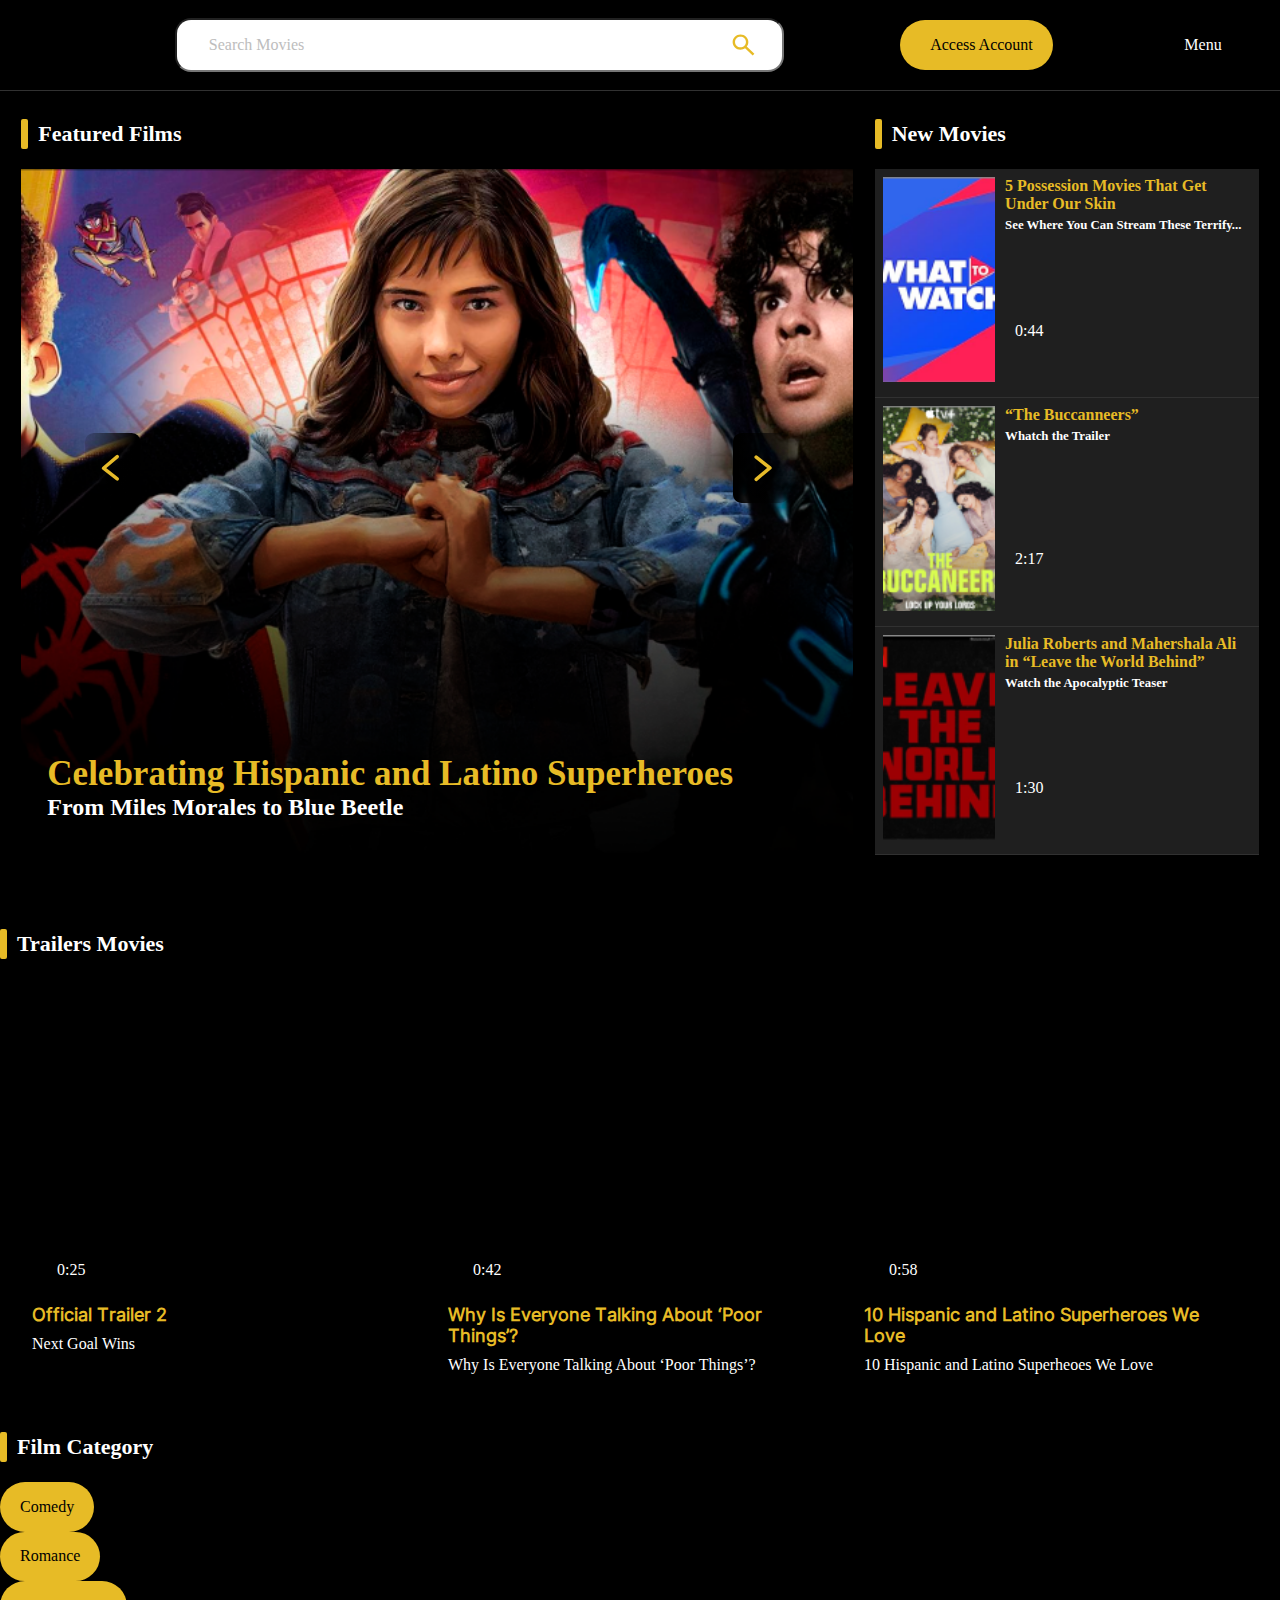
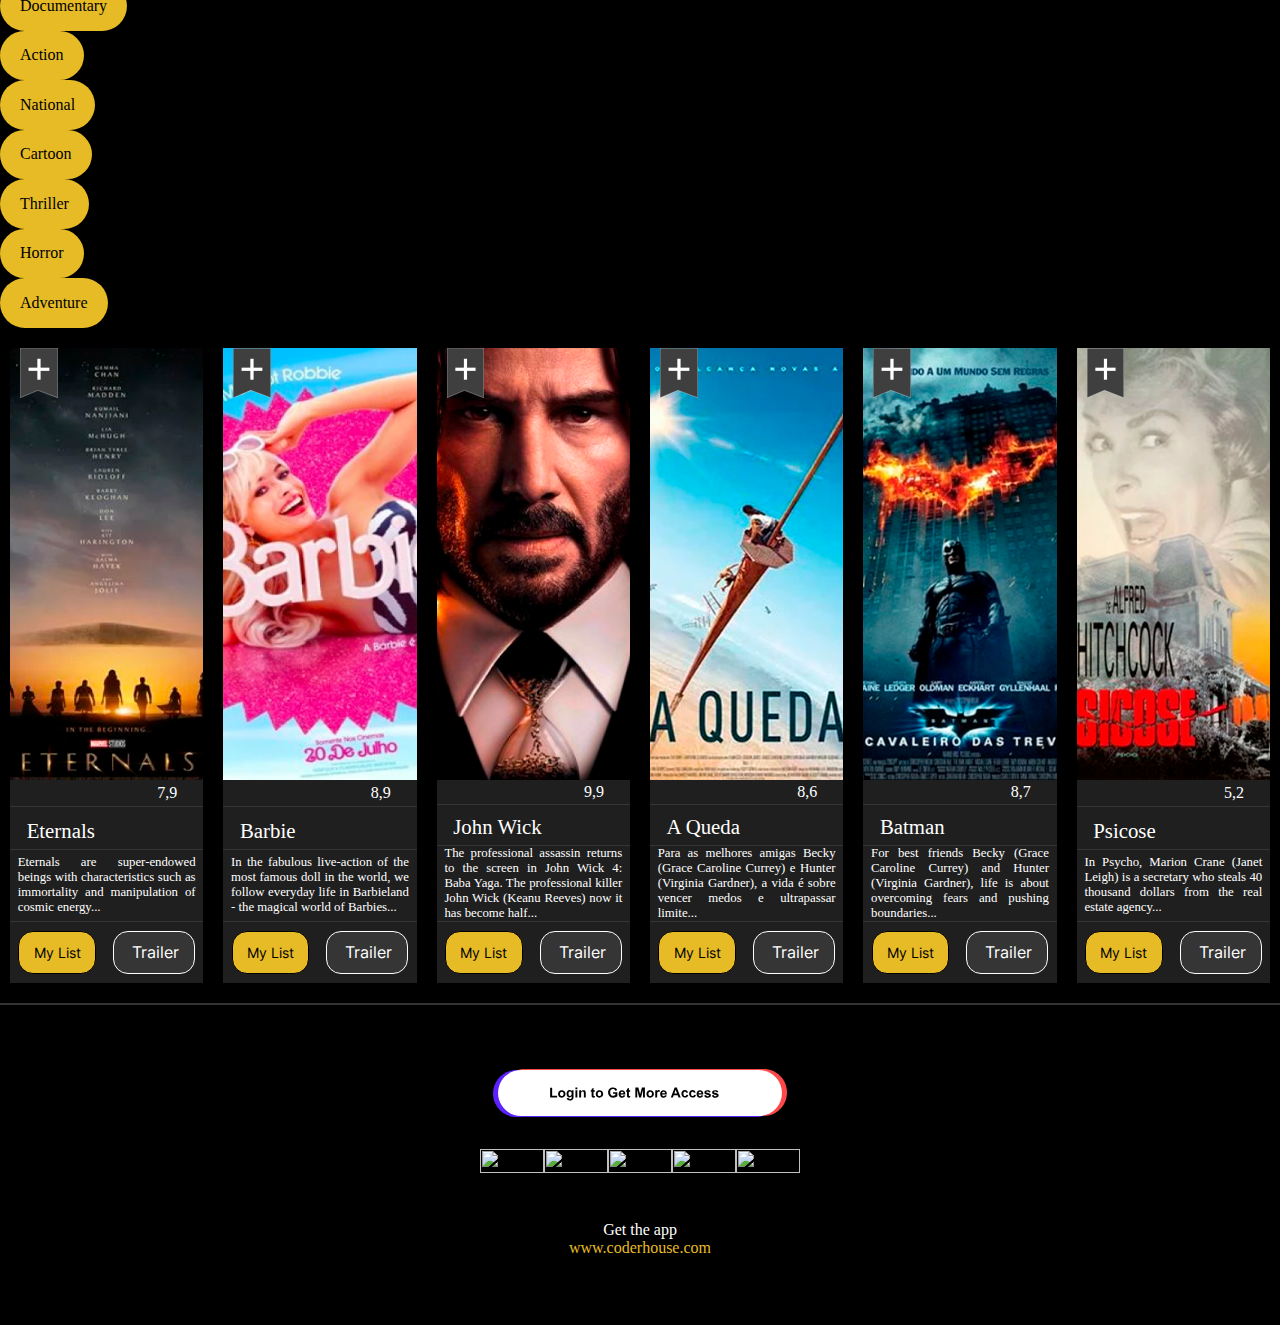
==== index.html @ a4751dc1 "responsivo Search" ====
<!DOCTYPE html>
<html lang="pt-BR">

<head>
    <meta charset="UTF-8">
    <meta name="viewport" content="width=device-width, initial-scale=1.0">
    <title>Supercine</title>
    <link rel="stylesheet" href="style.css">
    <link rel="preconnect" href="https://fonts.googleapis.com">
    <link rel="preconnect" href="https://fonts.gstatic.com" crossorigin>
    <link href="https://fonts.googleapis.com/css2?family=Inter:wght@100;400;900&family=Young+Serif&display=swap"
        rel="stylesheet">
</head>

<body>
    <header>
        <div class="logotypeHeader">
            <a href="./index.html">
                <img src="./src/icon/supercinaLogotipo.svg" alt="" class="logotype">
            </a>
        </div>

        <div class="searchHeaderIcon">
            <input type="text" name="" placeholder="Search Movies" id="inputFilmesPesquisa">
            <img src="./src/icon/search.svg" alt="" id="searchHeader">
        </div>
        <a href="./page_Login/login.html">
            <button class="buttonYellow">
                <img src="./src/icon/User.svg" alt="" id="userMenu">
                Access Account
            </button>
        </a>
        <div class="divMenuHeader">
            <img src="./src/icon/Menu.svg" alt="" id="menuHeader">
            Menu
        </div>
    </header>

    <main id="mainIndex">
        <div class="featureVideos">
            <div id="featureVideos01">
                <div class="sectionName">
                    <div id="divYellow"></div>
                    <h1>Featured Films</h1>
                </div>

                <div class="cardPrincipal" id="carPrincipalImg">
                    <div id="arowLeftRight">
                        <img src="./src/icon/arowLeft.svg" alt="" class="btnMain" id="arowLeft">
                        <img src="./src/icon/arowRigth.svg" alt="" class="btnMain" id="arowRigth">
                    </div>
                    <div class="tituloMainBig">
                        <div>
                            <img src="./src/icon/movieIcon.svg" alt="" id="movieIconMain">
                        </div>
                        <div id="titleMain">
                            <h1 id="awards">Celebrating Hispanic and Latino Superheroes</h1>
                            <h2 id="plotFilme">From Miles Morales to Blue Beetle</h2>
                        </div>
                    </div>
                </div>

            </div>

            <div id="featureVideos02">
                <div class="sectionName">
                    <div id="divYellow"></div>
                    <h1>New Movies</h1>
                </div>
                <div class="cardPrincipal" id="card02">

                    <div class="latMain">
                        <div class="capFilm" id="capFilm01"></div>

                        <div id="cardsFeature">
                            <div class="capFilmDescription">
                                <h1>5 Possession Movies That Get Under Our Skin</h1>
                                <h2>See Where You Can Stream These Terrify...</h2>
                            </div>
                            <div id="movieCardMain">
                                <img src="./src/icon/movieIcon.svg" alt="">
                                <h2 id="minutsMovie">0:44</h2>
                            </div>
                        </div>
                    </div>
                    <div class="latMain">
                        <div class="capFilm" id="capFilm02"></div>

                        <div id="cardsFeature">
                            <div class="capFilmDescription">
                                <h1>“The Buccanneers”</h1>
                                <h2>Whatch the Trailer</h2>
                            </div>
                            <div id="movieCardMain">
                                <img src="./src/icon/movieIcon.svg" alt="">
                                <h2 id="minutsMovie">2:17</h2>
                            </div>
                        </div>
                    </div>

                    <div class="latMain">
                        <div class="capFilm" id="capFilm03"></div>

                        <div id="cardsFeature">
                            <div class="capFilmDescription">
                                <h1>Julia Roberts and Mahershala Ali in “Leave the World Behind”</h1>
                                <h2>Watch the Apocalyptic Teaser</h2>
                            </div>
                            <div id="movieCardMain">
                                <img src="./src/icon/movieIcon.svg" alt="">
                                <h2 id="minutsMovie">1:30</h2>
                            </div>
                        </div>
                    </div>



                </div>

            </div>

        </div>
        <div class="sectionName" id="navCat">
            <div id="divYellow"></div>
            <h1>Trailers Movies</h1>
        </div>

        <div class="featuredindex">

            <div class="cardHorizontal--index">



                <div class="cardIndex">
                    <div class="cardHorizImg" id="index01">
                        <div class="playTime">
                            <img src="./src/icon/movieIcon.svg" alt="">
                            <h2>0:25</h2>
                        </div>
                    </div>
                    <div class="descripIndex">
                        <h1>Official Trailer 2</h1>
                        <h2>Next Goal Wins</h2>
                    </div>
                </div>
                <div class="cardIndex">
                    <div class="cardHorizImg" id="index02">
                        <div class="playTime">
                            <img src="./src/icon/movieIcon.svg" alt="">
                            <h2>0:42</h2>
                        </div>
                    </div>
                    <div class="descripIndex">
                        <h1>Why Is Everyone Talking About ‘Poor Things’?</h1>
                        <h2>Why Is Everyone Talking About ‘Poor Things’?</h2>
                    </div>
                </div>
                <div class="cardIndex">
                    <div class="cardHorizImg" id="index03">
                        <div class="playTime">
                            <img src="./src/icon/movieIcon.svg" alt="">
                            <h2>0:58</h2>
                        </div>
                    </div>
                    <div class="descripIndex">
                        <h1>10 Hispanic and Latino Superheroes We Love</h1>
                        <h2>10 Hispanic and Latino Superheoes We Love</h2>
                    </div>
                </div>


            </div>
        </div>

        <div class="sectionName" id="navCat">
            <div id="divYellow"></div>
            <h1>Film Category</h1>
        </div>

        <div class="navCategory">
            <div class="navButtonIndex">
                <button class="buttonYellow" id="btnComedy">Comedy</button>
                <button class="buttonYellow">Romance</button>
                <button class="buttonYellow">Documentary</button>
                <button class="buttonYellow">Action</button>
                <button class="buttonYellow">National</button>
                <button class="buttonYellow">Cartoon</button>
                <button class="buttonYellow">Thriller</button>
                <button class="buttonYellow">Horror</button>
                <button class="buttonYellow">Adventure</button>
            </div>
        </div>


        <div class="cardIndexHorizontal">
            <div class="cardsMovieCategory">
                <div id="MoviesCardsImg" class="cardsMovieCategory01">
                    <img src="../src/icon/salavarFilmeCinza.svg" alt="" id="saveMovie">
                </div>
                <div class="descriptionMovie">
                    <div class="notaCards">
                        7,9
                        <img src="../src/icon/star.svg" alt="" id="starValue">
                    </div>
                    <div class="cardsTitulo">
                        <h1 id="movieTitleCateg">Eternals</h1>
                    </div>
                    <div class="description">
                        Eternals are super-endowed beings with characteristics
                        such as immortality and manipulation of cosmic energy...
                    </div>

                </div>
                <div class="divButtonCard">
                    <button class="buttonMyList">My List</button>
                    <a href="https://www.youtube.com/watch?v=hzerUSVFxlg">
                        <button class="buttonTrailer"><img src="../src/icon/movieIcon.svg" alt="">
                            <h2>Trailer</h2>
                        </button>
                    </a>

                </div>
            </div>

            <div class="cardsMovieCategory">
                <div id="MoviesCardsImg" class="cardsMovieCategory02">
                    <img src="../src/icon/salavarFilmeCinza.svg" alt="" id="saveMovie">
                </div>
                <div class="descriptionMovie">
                    <div class="notaCards">
                        8,9
                        <img src="../src/icon/star.svg" alt="" id="starValue">
                    </div>
                    <div class="cardsTitulo">
                        <h1>Barbie</h1>
                    </div>
                    <div class="description">
                        In the fabulous live-action of the most
                        famous doll in the world, we follow everyday life in Barbieland -
                        the magical world of
                        Barbies...
                    </div>
                </div>
                <div class="divButtonCard">
                    <button class="buttonMyList">My List</button>
                    <a href="https://www.youtube.com/watch?v=hzerUSVFxlg">
                        <button class="buttonTrailer"><img src="../src/icon/movieIcon.svg" alt="">
                            <h2>Trailer</h2>
                        </button>
                    </a>

                </div>
            </div>

            <div class="cardsMovieCategory">
                <div id="MoviesCardsImg" class="cardsMovieCategory03">
                    <img src="../src/icon/salavarFilmeCinza.svg" alt="" id="saveMovie">
                </div>
                <div class="descriptionMovie">
                    <div class="notaCards">
                        9,9
                        <img src="../src/icon/star.svg" alt="" id="starValue">
                    </div>
                    <div class="cardsTitulo">
                        <h1>John Wick</h1>
                    </div>
                    <div class="description">
                    The professional assassin returns to the screen in John Wick 4: Baba Yaga. The professional killer
                    John Wick (Keanu Reeves)
                    now it has become half...
                    </div>
                </div>
                <div class="divButtonCard">
                    <button class="buttonMyList">My List</button>
                    <a href="https://www.youtube.com/watch?v=hzerUSVFxlg">
                        <button class="buttonTrailer"><img src="../src/icon/movieIcon.svg" alt="">
                            <h2>Trailer</h2>
                        </button>
                    </a>

                </div>
            </div>

            <div class="cardsMovieCategory">
                <div id="MoviesCardsImg" class="cardsMovieCategory04">
                    <img src="../src/icon/salavarFilmeCinza.svg" alt="" id="saveMovie">
                </div>
                <div class="descriptionMovie">
                    <div class="notaCards">
                        8,6
                        <img src="../src/icon/star.svg" alt="" id="starValue">
                    </div>
                    <div class="cardsTitulo">
                        <h1>A Queda</h1>
                    </div>
                    <div class="description">
                        Para as melhores amigas Becky (Grace Caroline Currey) e Hunter (Virginia Gardner), a vida é
                        sobre vencer medos e ultrapassar limite...
                    </div>
                </div>
                <div class="divButtonCard">
                    <button class="buttonMyList">My List</button>
                    <a href="https://www.youtube.com/watch?v=hzerUSVFxlg">
                        <button class="buttonTrailer"><img src="../src/icon/movieIcon.svg" alt="">
                            <h2>Trailer</h2>
                        </button>
                    </a>

                </div>
            </div>
            <div class="cardsMovieCategory">
                <div id="MoviesCardsImg" class="cardsMovieCategory05">
                    <img src="../src/icon/salavarFilmeCinza.svg" alt="" id="saveMovie">
                </div>
                <div class="descriptionMovie">
                    <div class="notaCards">
                        8,7
                        <img src="../src/icon/star.svg" alt="" id="starValue">
                    </div>
                    <div class="cardsTitulo">
                        <h1>Batman</h1>
                    </div>
                    <div class="description">
                        For best friends Becky (Grace Caroline Currey) and Hunter
                        (Virginia Gardner), life is about overcoming fears and pushing
                        boundaries...
                    </div>
                </div>
                <div class="divButtonCard">
                    <button class="buttonMyList">My List</button>
                    <a href="https://www.youtube.com/watch?v=hzerUSVFxlg">
                        <button class="buttonTrailer"><img src="../src/icon/movieIcon.svg" alt="">
                            <h2>Trailer</h2>
                        </button>
                    </a>

                </div>
            </div>
            <div class="cardsMovieCategory">
                <div id="MoviesCardsImg" class="cardsMovieCategory06">
                    <img src="../src/icon/salavarFilmeCinza.svg" alt="" id="saveMovie">
                </div>
                <div class="descriptionMovie">
                    <div class="notaCards">
                        5,2
                        <img src="../src/icon/star.svg" alt="" id="starValue">
                    </div>
                    <div class="cardsTitulo">
                        <h1>Psicose</h1>
                    </div>
                    <div class="description">
                        In Psycho, Marion Crane (Janet Leigh) is a secretary who steals 40
                        thousand dollars from the real estate agency...
                    </div>
                </div>
                <div class="divButtonCard">
                    <button class="buttonMyList">My List</button>
                    <a href="https://www.youtube.com/watch?v=hzerUSVFxlg">
                        <button class="buttonTrailer"><img src="../src/icon/movieIcon.svg" alt="">
                            <h2>Trailer</h2>
                        </button>
                    </a>

                </div>
            </div>
        </div>
    </main>

    <footer>
        <img src="./src/icon/loginAcesso.svg" alt="" id="loginAcess">

        <div class="LogotypeSocial">
            <img src="./src/icon/tiktok.svg" alt="">
            <img src="./src/icon/instagram.svg" alt="">
            <img src="./src/icon/twitter.svg" alt="">
            <img src="./src/icon/youtube.svg" alt="">
            <img src="./src/icon/facebook.svg" alt="">
        </div>
        Get the app
        <img src="./src/icon/supercinaLogotipo.svg" alt="">
        <a href="https://www.coderhouse.com.br/">www.coderhouse.com</a>
    </footer>

    <script src="./index.js"></script>
</body>

</html>
---- style.css ----
@import url(./cssGlobal/buttonMyList.css);
@import url(./cssGlobal/buttonYellow.css);
@import url(./cssGlobal/header.css);
@import url(./cssGlobal/inputText.css);
@import url(./cssGlobal/imgSlide.css);
@import url(./cssGlobal/cardsMovieNote.css);
@import url(./cssGlobal/footer.css);
@import url(./cssGlobal/a.css);
@import url(./cssGlobal/featureVideos.css);
@import url(./cssGlobal/cardHorizontal.css);
@import url(./cssGlobal/navCategory.css);
@import url(./cssGlobal/buttonLogin.css);
@import url(./cssGlobal/titleYellow.css);

@font-face {
    font-family: interBlack;
    src: url(src/font/Inter-Black.ttf);
}

@font-face {
    font-family: interBold;
    src: url(src/font/Inter-Bold.ttf);
}

@font-face {
    font-family: interExtraBold;
    src: url(src/font/Inter-ExtraBold.ttf);
}

@font-face {
    font-family: interSemiBold;
    src: url(src/font/Inter-SemiBold.ttf);
}

@font-face {
    font-family: interRegular;
    src: url(src/font/Inter-Regular.ttf);
}

@font-face {
    font-family: interLight;
    src: url(src/font/Inter-Light.ttf);
}

* {
    margin: 0;
    padding: 0;
    font-size: 1em;
    font-family: interBold;
}

body::-webkit-scrollbar {
    display: none;
}

body {
    display: flex;
    flex-direction: column;
    align-items: center;
    background-color: black;
}

.dropdownMenu{
    display: flex;
    background-color: blueviolet;
    z-index: 1;
}
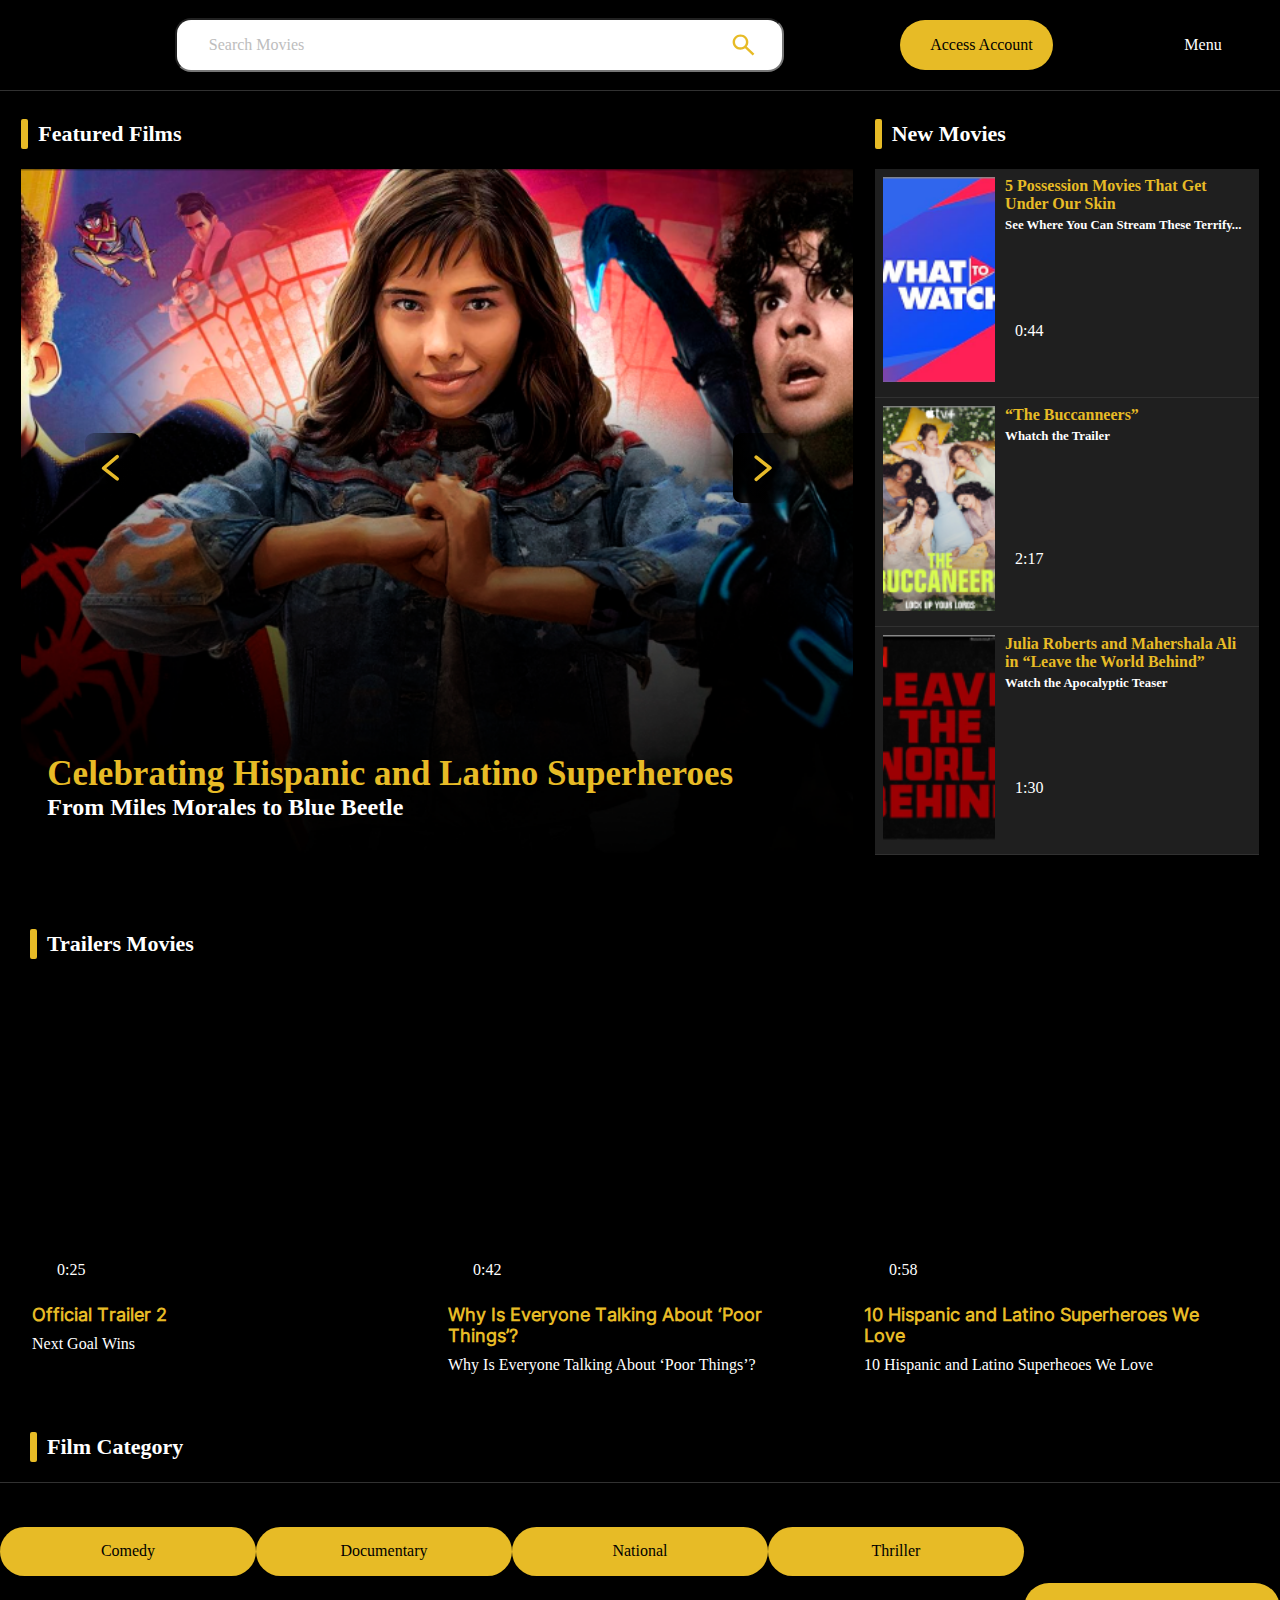
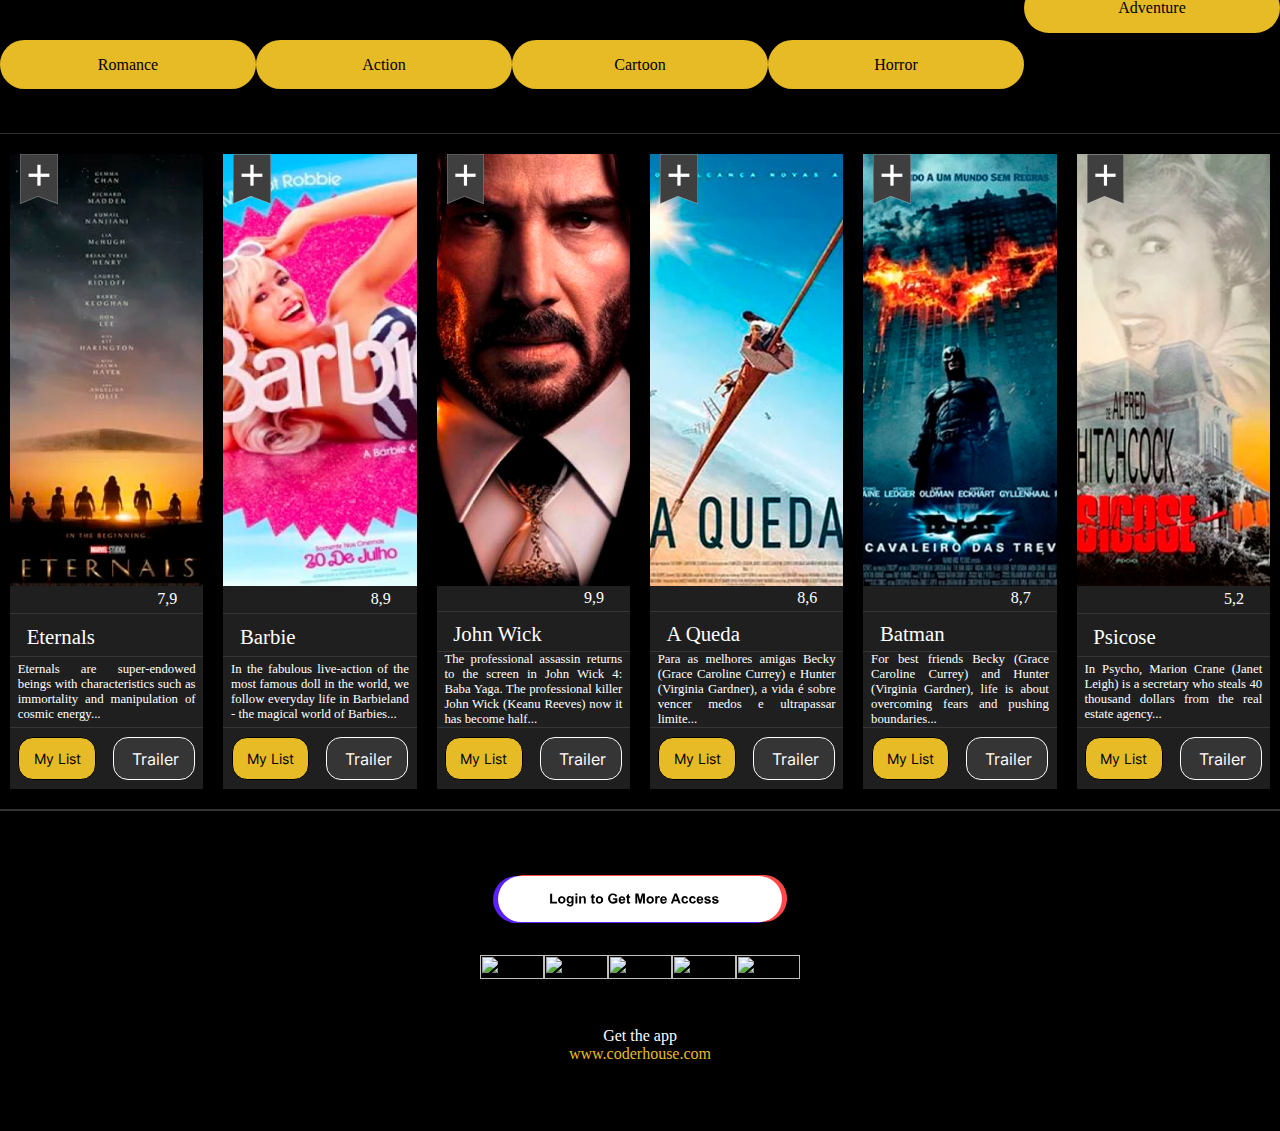
==== commit 1fb3fd0e: "responsivo INDEX tablet" ====
--- a/index.html
+++ b/index.html
@@ -27,7 +27,7 @@
         <a href="./page_Login/login.html">
             <button class="buttonYellow">
                 <img src="./src/icon/User.svg" alt="" id="userMenu">
-                Access Account
+                <h1 id="acessarConta">Access Account</h1>
             </button>
         </a>
         <div class="divMenuHeader">
@@ -179,15 +179,15 @@
 
         <div class="navCategory">
             <div class="navButtonIndex">
-                <button class="buttonYellow" id="btnComedy">Comedy</button>
-                <button class="buttonYellow">Romance</button>
-                <button class="buttonYellow">Documentary</button>
-                <button class="buttonYellow">Action</button>
-                <button class="buttonYellow">National</button>
-                <button class="buttonYellow">Cartoon</button>
-                <button class="buttonYellow">Thriller</button>
-                <button class="buttonYellow">Horror</button>
-                <button class="buttonYellow">Adventure</button>
+                <button class="buttonYellow"><a href="./page_category/category.html">Comedy</a></button>
+                <button class="buttonYellow"><a href="./page_category/category.html">Romance</a></button>
+                <button class="buttonYellow"><a href="./page_category/category.html">Documentary</a></button>
+                <button class="buttonYellow"><a href="./page_category/category.html">Action</a></button>
+                <button class="buttonYellow"><a href="./page_category/category.html">National</a></button>
+                <button class="buttonYellow"><a href="./page_category/category.html">Cartoon</a></button>
+                <button class="buttonYellow"><a href="./page_category/category.html">Thriller</a></button>
+                <button class="buttonYellow"><a href="./page_category/category.html">Horror</a></button>
+                <button class="buttonYellow"><a href="./page_category/category.html">Adventure</a></button>
             </div>
         </div>
 
@@ -265,9 +265,10 @@
                         <h1>John Wick</h1>
                     </div>
                     <div class="description">
-                    The professional assassin returns to the screen in John Wick 4: Baba Yaga. The professional killer
-                    John Wick (Keanu Reeves)
-                    now it has become half...
+                        The professional assassin returns to the screen in John Wick 4: Baba Yaga. The professional
+                        killer
+                        John Wick (Keanu Reeves)
+                        now it has become half...
                     </div>
                 </div>
                 <div class="divButtonCard">
--- a/style.css
+++ b/style.css
@@ -66,3 +66,13 @@
     z-index: 1;
 }
 
+.buttonYellow a {
+    color: black;
+}
+
+ @media only screen and (max-width: 1023px) {
+    body{
+        display: block;
+    }
+
+ }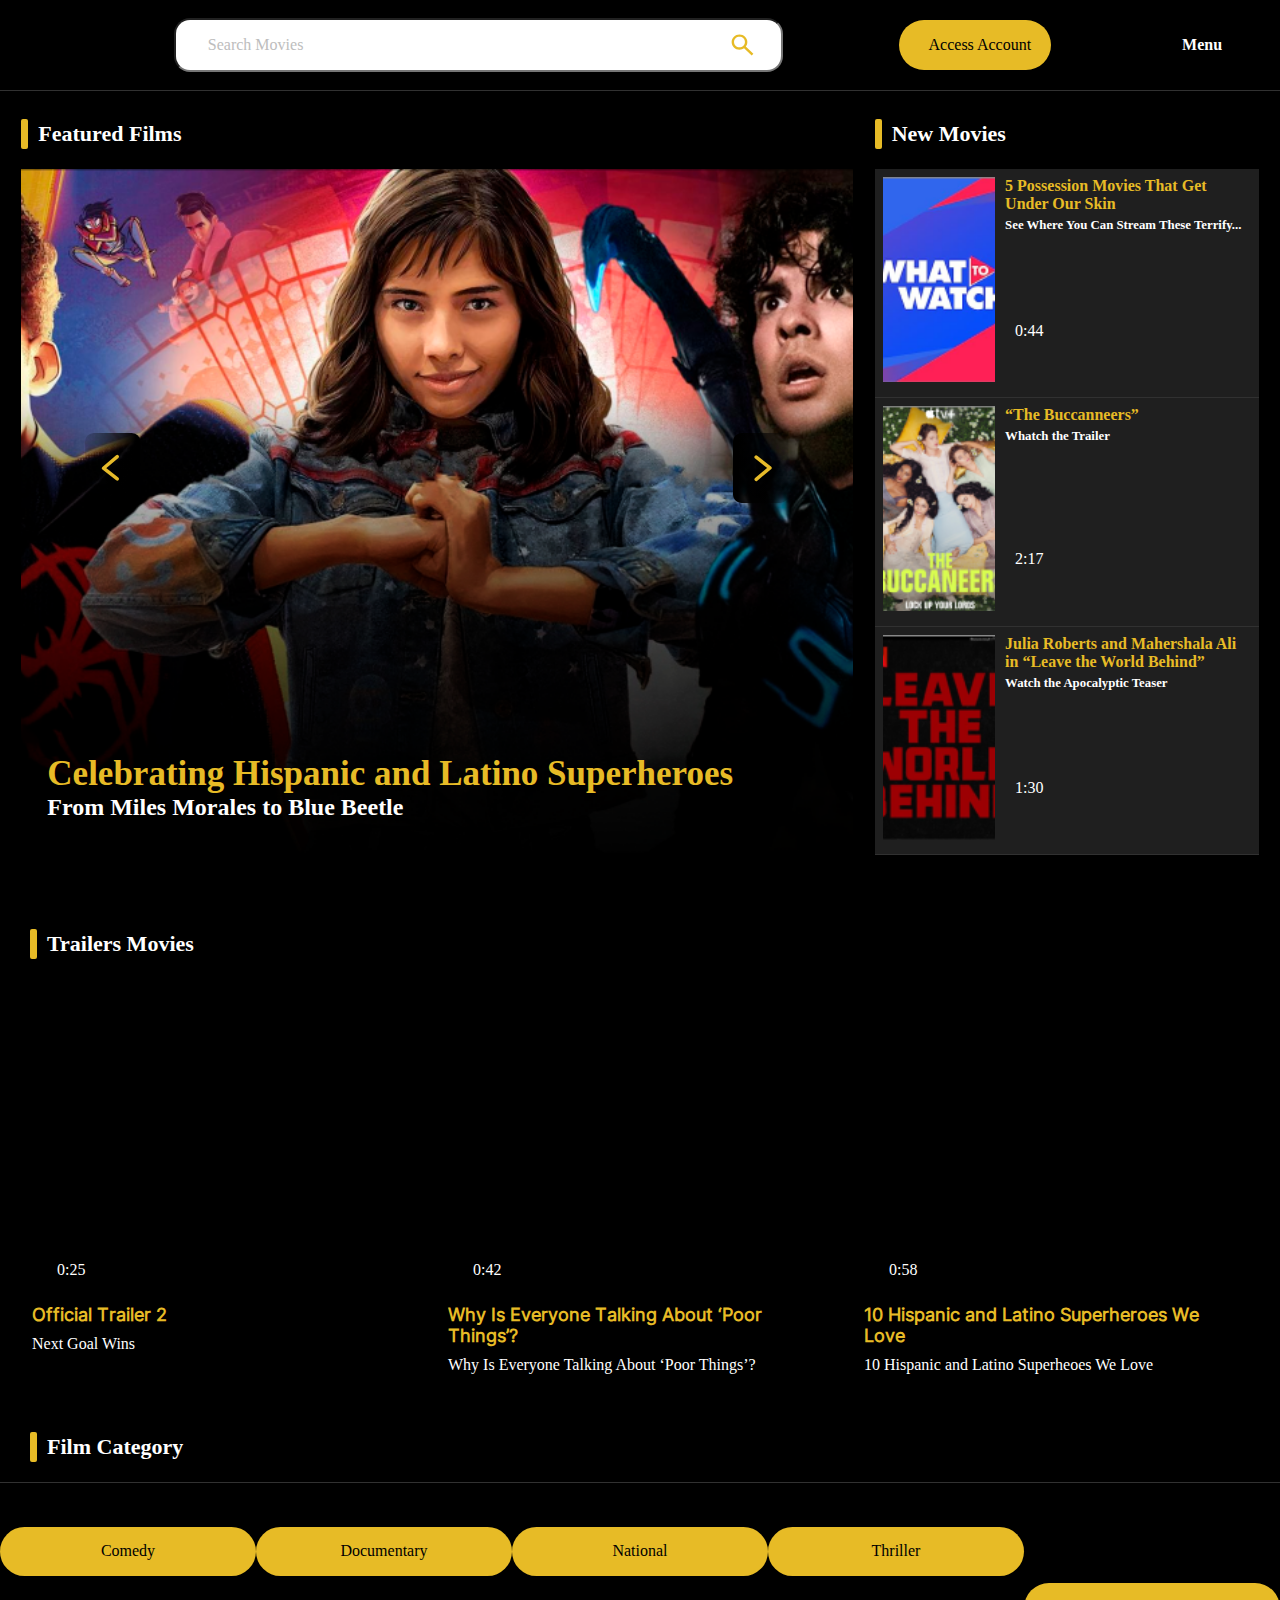
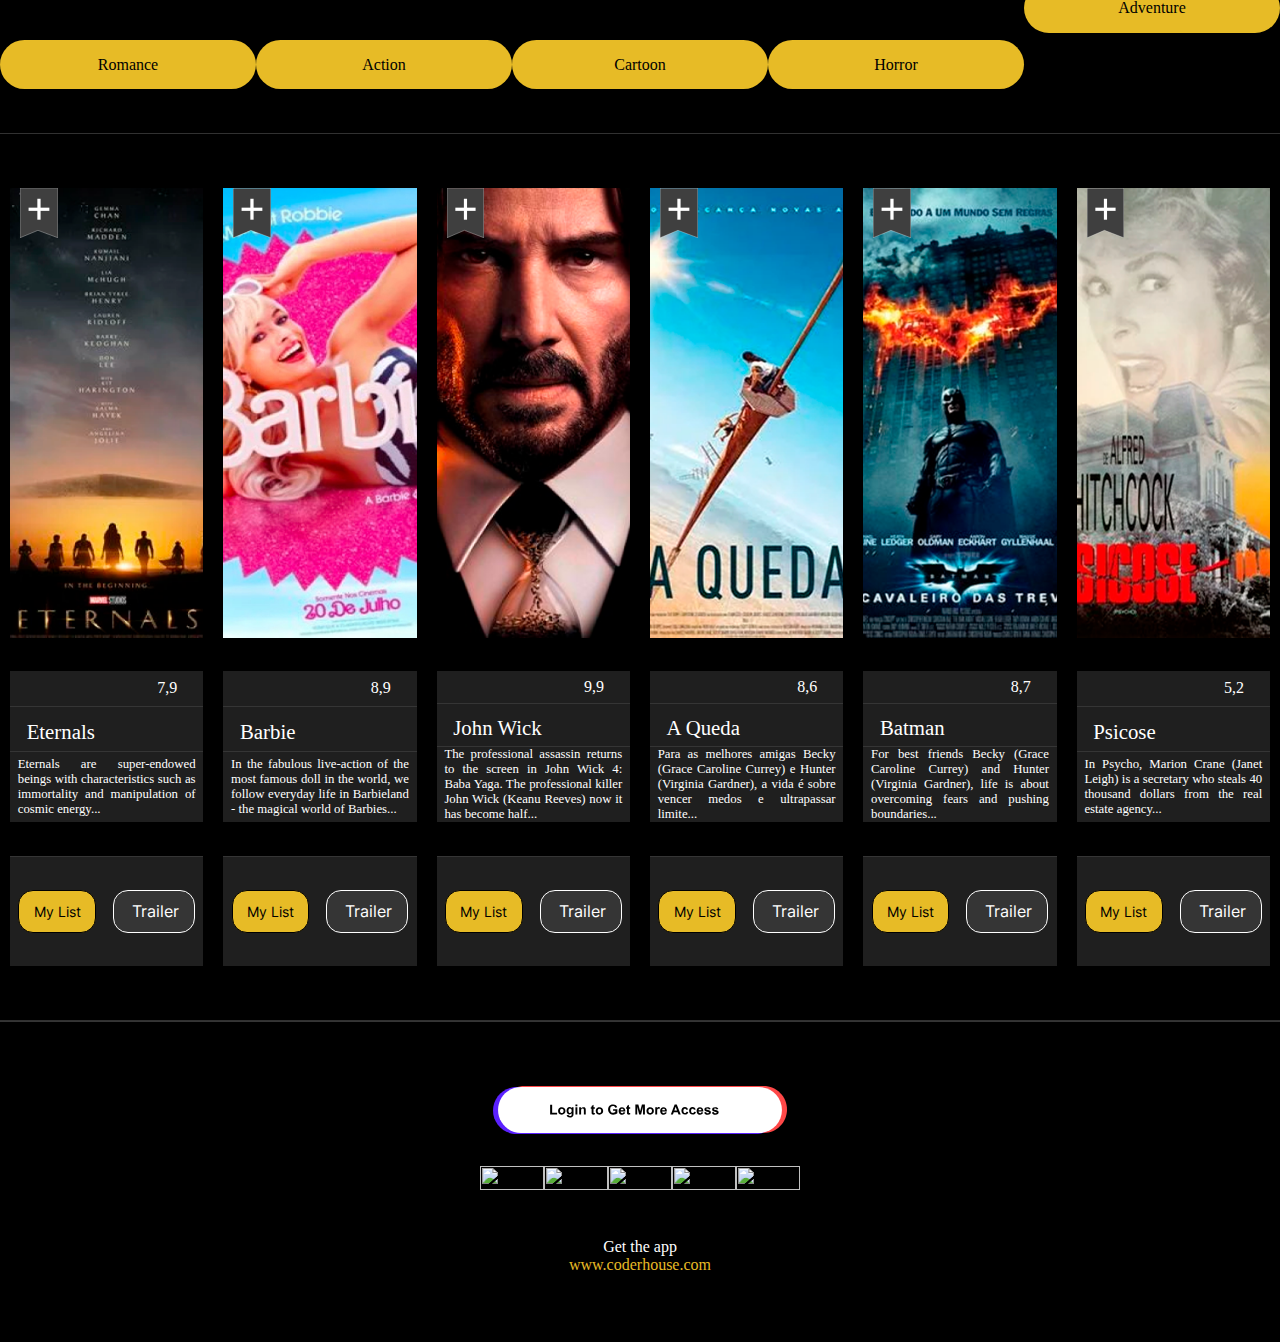
==== commit a262e62a: "reponsivo MOBILE index" ====
--- a/index.html
+++ b/index.html
@@ -32,7 +32,7 @@
         </a>
         <div class="divMenuHeader">
             <img src="./src/icon/Menu.svg" alt="" id="menuHeader">
-            Menu
+            <h1>Menu</h1>
         </div>
     </header>
 
@@ -214,7 +214,7 @@
                 <div class="divButtonCard">
                     <button class="buttonMyList">My List</button>
                     <a href="https://www.youtube.com/watch?v=hzerUSVFxlg">
-                        <button class="buttonTrailer"><img src="../src/icon/movieIcon.svg" alt="">
+                        <button class="buttonTrailer"><img src="./src/icon/movieIcon.svg" alt="">
                             <h2>Trailer</h2>
                         </button>
                     </a>
@@ -244,7 +244,7 @@
                 <div class="divButtonCard">
                     <button class="buttonMyList">My List</button>
                     <a href="https://www.youtube.com/watch?v=hzerUSVFxlg">
-                        <button class="buttonTrailer"><img src="../src/icon/movieIcon.svg" alt="">
+                        <button class="buttonTrailer"><img src="./src/icon/movieIcon.svg" alt="">
                             <h2>Trailer</h2>
                         </button>
                     </a>
@@ -274,7 +274,7 @@
                 <div class="divButtonCard">
                     <button class="buttonMyList">My List</button>
                     <a href="https://www.youtube.com/watch?v=hzerUSVFxlg">
-                        <button class="buttonTrailer"><img src="../src/icon/movieIcon.svg" alt="">
+                        <button class="buttonTrailer"><img src="./src/icon/movieIcon.svg" alt="">
                             <h2>Trailer</h2>
                         </button>
                     </a>
@@ -302,7 +302,7 @@
                 <div class="divButtonCard">
                     <button class="buttonMyList">My List</button>
                     <a href="https://www.youtube.com/watch?v=hzerUSVFxlg">
-                        <button class="buttonTrailer"><img src="../src/icon/movieIcon.svg" alt="">
+                        <button class="buttonTrailer"><img src="./src/icon/movieIcon.svg" alt="">
                             <h2>Trailer</h2>
                         </button>
                     </a>
@@ -330,7 +330,7 @@
                 <div class="divButtonCard">
                     <button class="buttonMyList">My List</button>
                     <a href="https://www.youtube.com/watch?v=hzerUSVFxlg">
-                        <button class="buttonTrailer"><img src="../src/icon/movieIcon.svg" alt="">
+                        <button class="buttonTrailer"><img src="./src/icon/movieIcon.svg" alt="">
                             <h2>Trailer</h2>
                         </button>
                     </a>
@@ -357,7 +357,7 @@
                 <div class="divButtonCard">
                     <button class="buttonMyList">My List</button>
                     <a href="https://www.youtube.com/watch?v=hzerUSVFxlg">
-                        <button class="buttonTrailer"><img src="../src/icon/movieIcon.svg" alt="">
+                        <button class="buttonTrailer"><img src="./src/icon/movieIcon.svg" alt="">
                             <h2>Trailer</h2>
                         </button>
                     </a>
--- a/style.css
+++ b/style.css
@@ -60,7 +60,7 @@
     background-color: black;
 }
 
-.dropdownMenu{
+.dropdownMenu {
     display: flex;
     background-color: blueviolet;
     z-index: 1;
@@ -70,9 +70,9 @@
     color: black;
 }
 
- @media only screen and (max-width: 1023px) {
-    body{
+@media only screen and (min-width: 768px) and (max-width: 1023px) {
+    body {
         display: block;
     }
 
- }+}